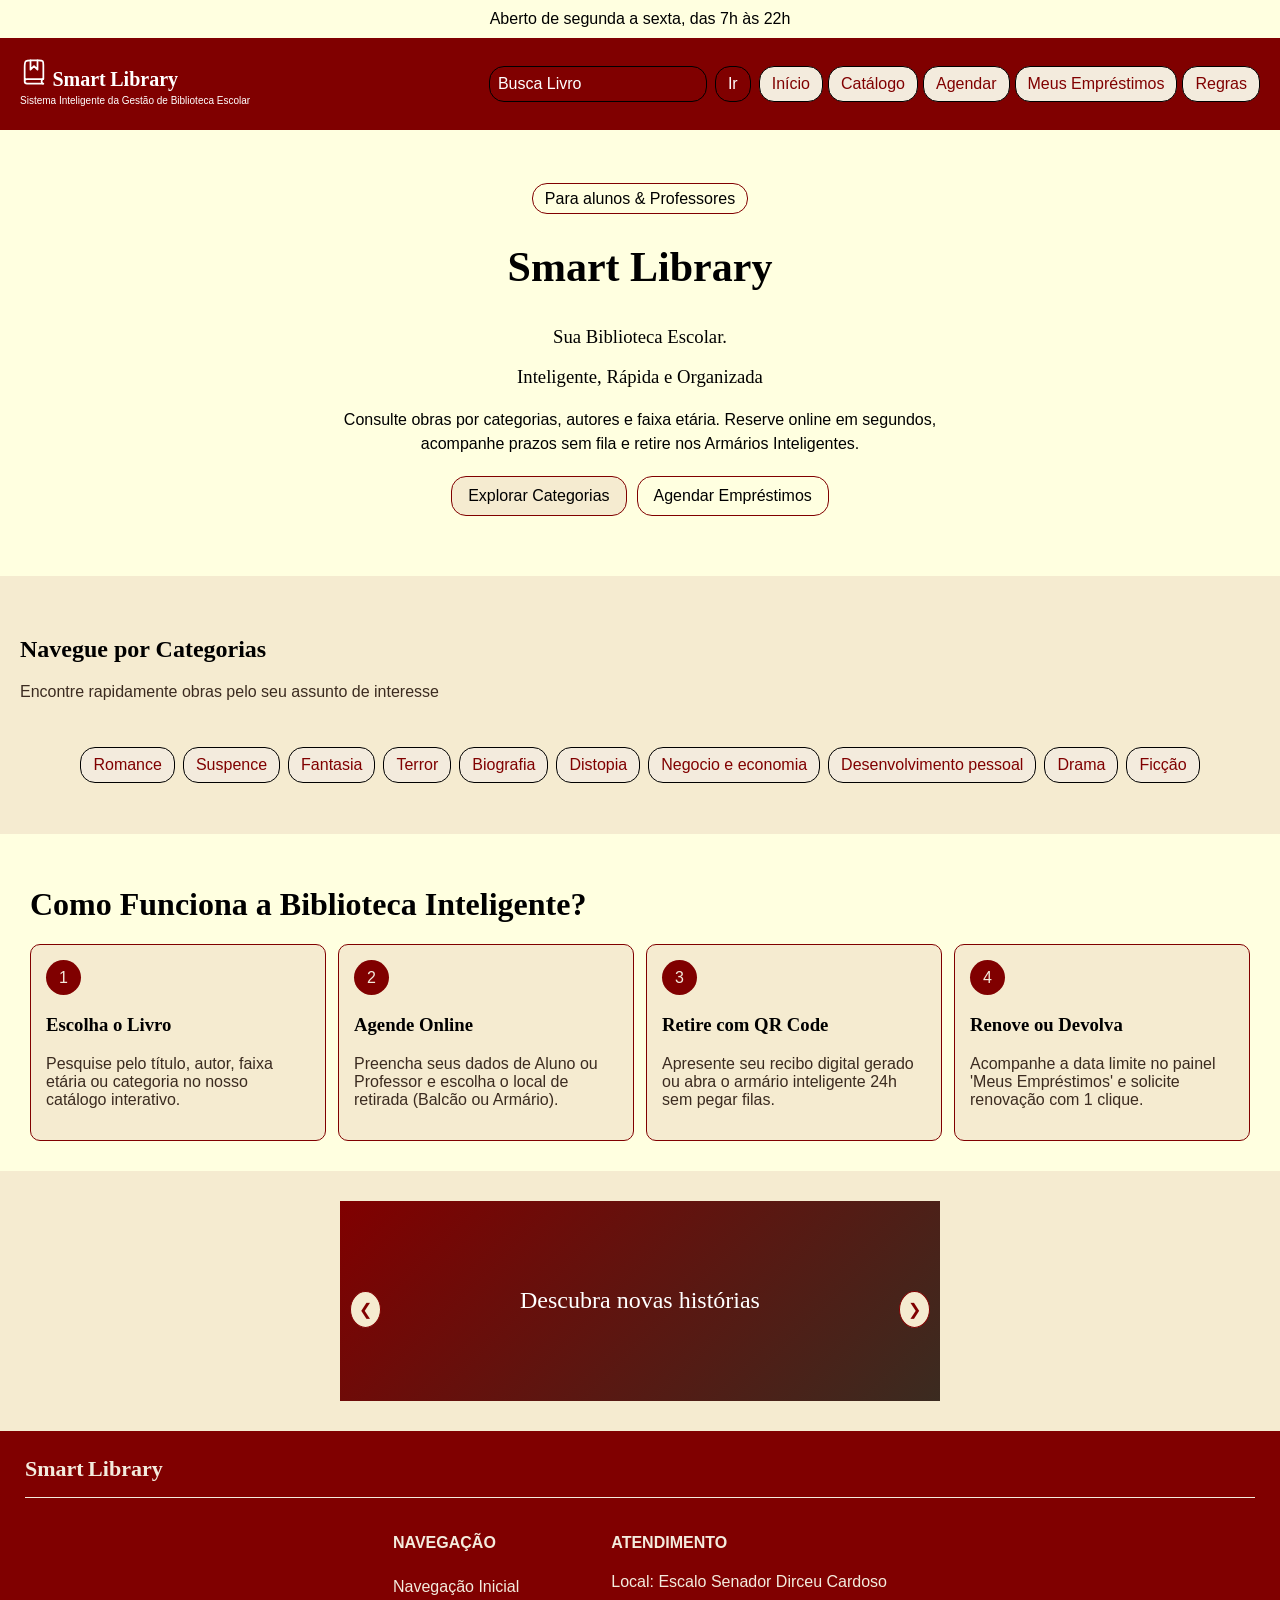
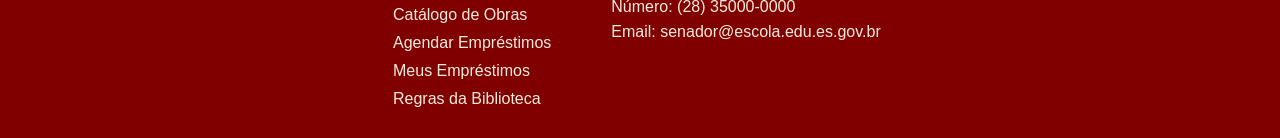
==== 458wd94gx/index.html @ 5d7dbd66 "Criando" ====
<!DOCTYPE html>
<html lang="pt-br">
  <head>
    <title>Smart Library</title>
    <link rel="preconnect" href="https://fonts.googleapis.com">
    <link rel="preconnect" href="https://fonts.gstatic.com" crossorigin>
    <link href="https://fonts.googleapis.com/css2?family=Agrave+Pro:wght@100..700&family=Courier+Prime:ital,wght@0,400;0,700;1,400;1,700&family=Poppins:ital,wght@0,400;0,500;0,600;0,700;1,400;1,500;1,600;1,700&display=swap" rel="stylesheet">
    <link rel="stylesheet" href="styles.css" />
    <script src="script.js" defer></script>
  </head>

  <body>
    <!--Cabeçalho-->
    <div class="cabeçalho">
        <span class="hora">Aberto de segunda a sexta, das 7h às 22h</span>
    </div>
    <header class="header">
       

      <!--Logo-->
      <div class="logo"> 
         <a href="">

          <svg xmlns="http://www.w3.org/2000/svg" viewBox="0 0 24 24" width="24" height="24" color="currentColor" fill="none" stroke="currentColor" stroke-width="1.5" stroke-linecap="round" stroke-linejoin="round" class="icons">
          <path d="M20 22H6C4.89543 22 4 21.1046 4 20M4 20C4 18.8954 4.89543 18 6 18H20V6C20 4.11438 20 3.17157 19.4142 2.58579C18.8284 2 17.8856 2 16 2H10C7.17157 2 5.75736 2 4.87868 2.87868C4 3.75736 4 5.17157 4 8V20Z"></path>
          <path d="M19.5 18C19.5 18 18.5 18.7628 18.5 20C18.5 21.2372 19.5 22 19.5 22"></path>
          <path d="M9 2V10L12 7L15 10V2"></path>
          </svg>

          <span class="smart">Smart</span>
          <span class="library">Library</span>
          <p class="sistema">Sistema Inteligente da Gestão de Biblioteca Escolar</p>
         </a>
        </div>

      <!--Menu-->
     <nav class="nav">
        <form class="opçao"> 

          <!--Barra de busca-->
          <input type="text" id="busca" name="busca" placeholder="Busca Livro">
          <button type="submit" id="buscar">Ir</button>

          <!-- Botões de opções-->
          <div class="botao">

          <button type="button" id="incio" data-acao="inicio">Início</button>
          <button type="button" id="catalogo" data-acao="catalogo">Catálogo</button>
          <button type="button" id="agendar" data-acao="agendar">Agendar</button>
          <button type="button" id="meus" data-acao="emprestimos">Meus Empréstimos</button>
          <button type="button" id="regras" data-acao="regras">Regras</button>
          </div>
        </form>
    </nav>
    </header>

 <!--Tronco- Parti 1--> 
  <div class="tronco" id="inicio">
      <span class="prioridade">Para alunos & Professores</span>
      <h2 class="titulo">Smart Library</h2>
      <h3 class="subtitulo">Sua Biblioteca Escolar. </h3>
      <h3 class="tema">Inteligente, Rápida e Organizada</h3>
      <p> Consulte obras por categorias, autores e faixa etária. Reserve online em segundos, acompanhe prazos sem fila e retire nos Armários Inteligentes.</p>

<!--Botão-->
      <form class="opçao2">
        <button type="button" class="explora">Explorar Categorias</button>
        <button type="button" class="agendar">Agendar Empréstimos</button>
      </form>
  </div>

  <!--Tonco- Parte2-->
  <div class="navegação" id="secao-categorias"> 
      <h2 class="navegue">Navegue por Categorias</h2>
      <p>Encontre rapidamente obras pelo seu assunto de interesse</p>
  </div>
  
  <!--botões-->
  <div class="categoria">
    <button type="button">Romance</button>
    <button type="button">Suspence</button>
    <button type="button">Fantasia</button>
    <button type="button">Terror</button>
    <button type="button">Biografia</button>
    <button type="button">Distopia</button>
    <button type="button">Negocio e economia</button>
    <button type="button">Desenvolvimento pessoal</button>
    <button type="button">Drama </button>
    <button type="button">Ficção</button>
  </div>
  <p id="mensagem" role="status" aria-live="polite"></p>

  <!--Como funciona?-->
  <div class="funciona"> 
    <h1 class="titulo1">Como Funciona a Biblioteca Inteligente?</h1>

   <div class="funciona1">
  <div class="função1">
    <span class="n1">1</span>
    <h3>Escolha o Livro </h3>
    <p>Pesquise pelo título, autor, faixa etária ou categoria no nosso catálogo interativo. </p>
  </div>

  <div class="função2">
    <span class="n2">2</span>
    <h3>Agende Online</h3>
    <p>Preencha seus dados de Aluno ou Professor e escolha o local de retirada (Balcão ou Armário).</p>
  </div>

  <div class="função3">
    <span class="n3">3</span>
    <h3>Retire com QR Code</h3>
    <p>Apresente seu recibo digital gerado ou abra o armário inteligente 24h sem pegar filas.</p>
  </div>

  <div class="função4">
    <span class="n4">4</span>
    <h3>Renove ou Devolva</h3>
    <p>Acompanhe a data limite no painel 'Meus Empréstimos' e solicite renovação com 1 clique.</p>
   </div> 
  </div>
  </div>

  <!--Carrossel-->
  <div class="carrossel">
    <div class="slides">
      <div class="slide">Descubra novas histórias</div>
      <div class="slide">Explore nosso catálogo</div>
      <div class="slide">Reserve seu próximo livro</div>
      <div class="slide">Leia, aprenda e imagine</div>
      <div class="slide">Sua biblioteca, sempre por perto</div>
    </div>
    <button type="button" class="anterior" aria-label="Slide anterior">❮</button>
    <button type="button" class="proximo" aria-label="Próximo slide">❯</button>
  </div>



  <!--Rodapé-->
<div class="rodape">
  <div class="cabeçalho2">
  
  <span class="smart1">Smart</span>
  <span class="library1">Library</span>
  </div>
  
  <div class="div">

  <div class="botao3">
    <h4>NAVEGAÇÃO</h4>
    <button type="button" data-acao="inicio">Navegação Inicial</button>
    <button type="button" data-acao="catalogo">Catálogo de Obras</button>
    <button type="button" data-acao="agendar">Agendar Empréstimos</button>
    <button type="button" data-acao="emprestimos">Meus Empréstimos</button>
    <button type="button" data-acao="regras">Regras da Biblioteca</button>
  </div>

  <div class="atendimento">
    <h4>ATENDIMENTO</h4>
    <p>Local: Escalo Senador Dirceu Cardoso</p>
    <p>Número: (28) 35000-0000</p>
    <p>Email: senador@escola.edu.es.gov.br</p>
  </div>
  </div>
</div>




  
  </body>
</html>
---- 458wd94gx/styles.css ----
body {
  margin: 0;
  background-color: #F5EBD0;
  color: #3B2B20;
  font-family: Arial, sans-serif;
}

button,
input {
  font: inherit;
}

button {
  cursor: pointer;
}

/* Cabeçalho */
.cabeçalho {
  padding: 10px;
  text-align: center;
  background-color: #FFFFE0;
  color: #000000;
}

.header {
  display: flex;
  justify-content: space-between;
  align-items: center;
  padding: 20px;
  background-color: #800000;
}

.logo a {
  display: block;
  color: #FFFFFF;
  text-decoration: none;
}

.icons {
  width: 28px;
  height: 28px;
}

.smart,
.library {
  font-family: Georgia, serif;
  font-size: 20px;
  font-weight: bold;
}

.sistema {
  margin: 4px 0;
  font-size: 10px;
}

.nav {
  flex: 1;
}

.opçao {
  display: flex;
  align-items: center;
  justify-content: flex-end;
  flex-wrap: wrap;
  gap: 8px;
  margin: 0;
}

.opçao input {
  padding: 8px;
  border: 1px solid #000000;
  border-radius: 15px;
  background-color: transparent;
  color: #ffffff;
}
#busca::placeholder{
  color:#FFFFFF
}

.opçao > button {
  padding: 8px 12px;
  border: 1px solid #000000;
  border-radius: 15px;
  background-color: transparent;
  color: #ffffff;
}

.botao {
  display: flex;
  flex-wrap: wrap;
  gap: 5px;
}

.botao button,
.categoria button {
  padding: 8px 12px;
  border: 1px solid #000000;
  border-radius: 15px;
  background-color: #F3EBDD;
  color: #800000;
}

.botao button:hover,
.categoria button:hover {
  background-color: #800000;
  color: #F3EBDD;
}

/* Apresentação */
.tronco {
  padding: 60px 20px;
  text-align: center;
  background-color: #FFFFE0;
  color: #000000;
}

.prioridade {
  padding: 6px 12px;
  border: 1px solid #800000;
  border-radius: 15px;
}

.titulo {
  font-family: Georgia, serif;
  font-size: 42px;
}

.subtitulo,
.tema {
  font-family: Georgia, serif;
  font-weight: normal;
}

.tronco p {
  max-width: 650px;
  margin: 20px auto;
  line-height: 1.5;
}

.opçao2 {
  display: flex;
  justify-content: center;
  flex-wrap: wrap;
  gap: 10px;
}

.explora,
.opçao2 .agendar {
  padding: 10px 16px;
  border: 1px solid #800000;
  border-radius: 15px;
  background-color: #F5EBD0;
  color: #000000;
}

.opçao2 .agendar {
  background-color: transparent;
  color: #000000;
}

/* Categorias */
.navegação {
  padding: 40px 20px 15px;
}

.navegue {
  color: #000000;
  font-family: Georgia, serif;
}

.categoria {
  display: flex;
  justify-content: center;
  flex-wrap: wrap;
  gap: 8px;
  padding: 15px 20px 35px;
}

#mensagem {
  color: #800000;
  text-align: center;
}

/* Etapas */
.funciona {
  padding: 30px;
  background-color: #FFFFE0;
}

.titulo1,
.funciona1 h3 {
  color: #000000;
  font-family: Georgia, serif;
}

.funciona1 {
  display: grid;
  grid-template-columns: repeat(4, 1fr);
  gap: 12px;
}

.função1,
.função2,
.função3,
.função4 {
  padding: 15px;
  border: 1px solid #800000;
  border-radius: 10px;
  background-color: #F5EBD0;
}

.n1,
.n2,
.n3,
.n4 {
  display: inline-block;
  width: 35px;
  height: 35px;
  border-radius: 50%;
  background-color: #800000;
  color: #F3EBDD;
  line-height: 35px;
  text-align: center;
}

/* Carrossel */
.carrossel {
  position: relative;
  max-width: 600px;
  min-height: 200px;
  margin: 30px auto;
  overflow: hidden;
  background-color: #F3EBDD;
}

.slides {
  display: flex;
  transition: transform 0.4s ease;
}

.slide {
  display: grid;
  flex: 0 0 100%;
  min-height: 200px;
  place-items: center;
  box-sizing: border-box;
  padding: 30px;
  background: linear-gradient(135deg, #800000, #3B2B20);
  color: #FFFFFF;
  font-family: Georgia, serif;
  font-size: 24px;
  text-align: center;
}

.carrossel button {
  position: absolute;
  top: 45%;
  padding: 8px;
  border: 1px solid #800000;
  border-radius: 50%;
  background-color: #F5EBD0;
  color: #800000;
}

.anterior {
  left: 10px;
}

.proximo {
  right: 10px;
}

/* Rodapé */
.rodape {
  padding: 25px;
  background-color: #800000;
  color: #F3EBDD;
}

.cabeçalho2 {
  margin-bottom: 15px;
}

.smart1,
.library1 {
  font-family: Georgia, serif;
  font-size: 22px;
  font-weight: bold;
}

.div {
  display: flex;
  justify-content: center;
  flex-wrap: wrap;
  gap: 60px;
  padding-top: 15px;
  border-top: 1px solid #F3EBDD;
}

.botao3 button {
  display: block;
  padding: 5px 0;
  border: 0;
  background-color: transparent;
  color: #F3EBDD;
}

.atendimento p {
  margin: 7px 0;
}

 (max-width: 700px) {
  .header {
    align-items: flex-start;
    flex-direction: column;
    gap: 15px;
  }

  .opçao {
    justify-content: flex-start;
  }

  .funciona1 {
    grid-template-columns: repeat(2, 1fr);
  }
}

 (max-width: 500px) {
  .funciona1 {
    grid-template-columns: 1fr;
  }

  .funciona {
    padding: 20px;
  }

  .div {
    justify-content: flex-start;
    gap: 25px;
  }

  .carrossel {
    margin: 20px;
  }
}
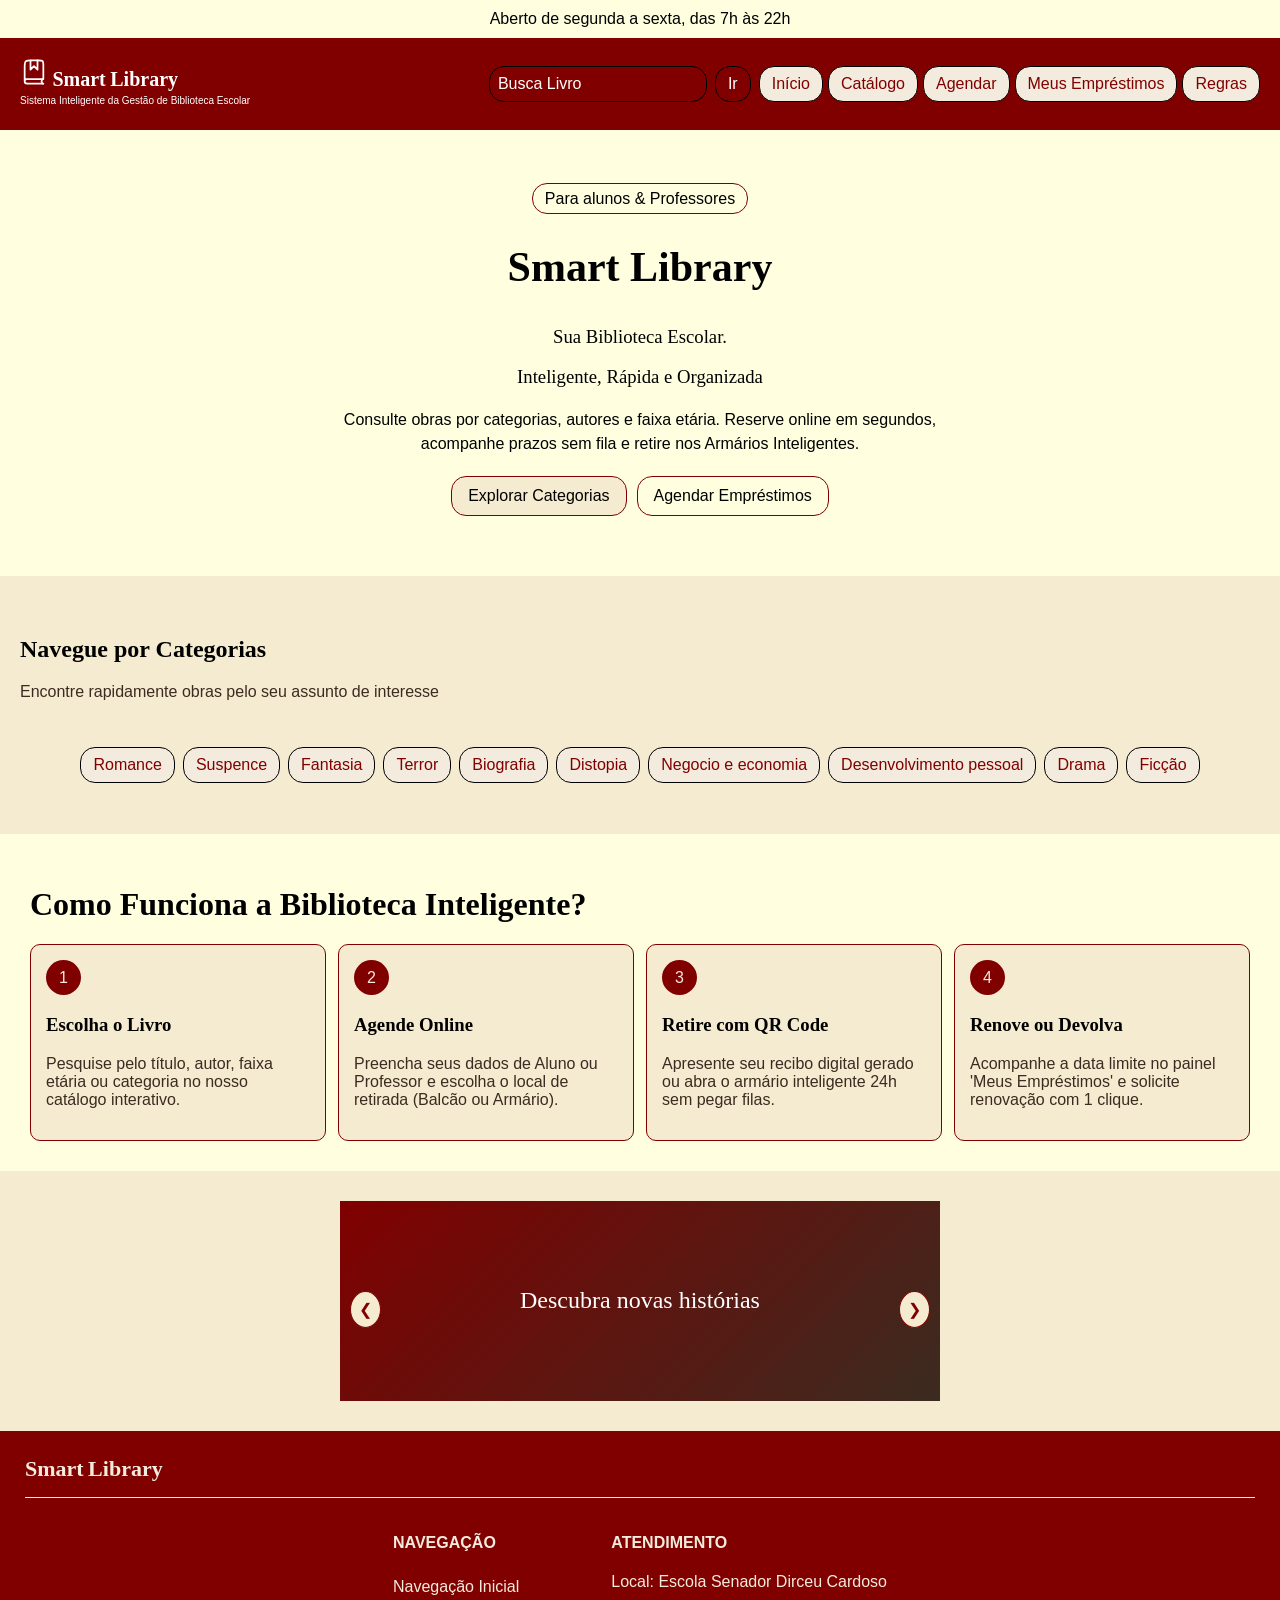
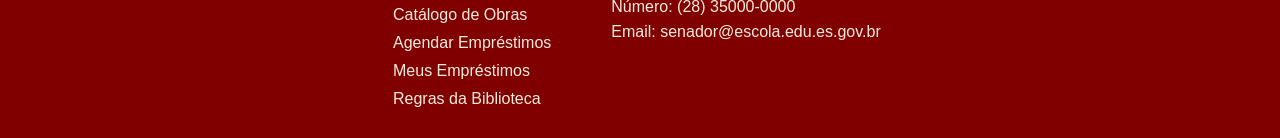
==== commit 919834b6: "Finalização" ====
--- a/458wd94gx/index.html
+++ b/458wd94gx/index.html
@@ -157,7 +157,7 @@
 
   <div class="atendimento">
     <h4>ATENDIMENTO</h4>
-    <p>Local: Escalo Senador Dirceu Cardoso</p>
+    <p>Local: Escola Senador Dirceu Cardoso</p>
     <p>Número: (28) 35000-0000</p>
     <p>Email: senador@escola.edu.es.gov.br</p>
   </div>
